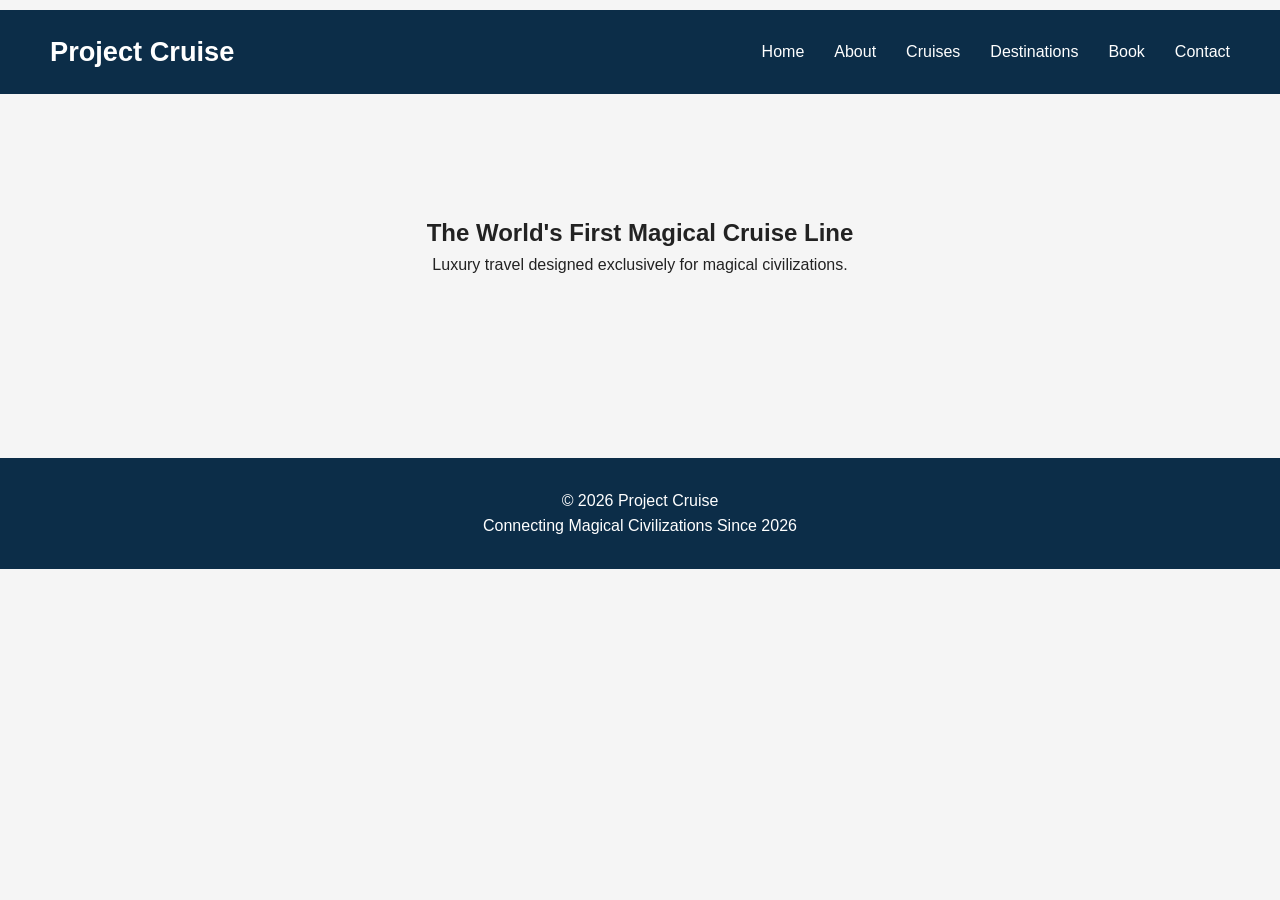
==== index.html @ ff116bac "Initial Project Cruise scaffold" ====
<!DOCTYPE html>
<html lang="en">
<head>
    <meta charset="UTF-8">
    <meta name="viewport" content="width=device-width, initial-scale=1.0">
    <title>Project Cruise</title>

    <link rel="stylesheet" href="css/styles.css">
    <script src="js/components.js" defer></script>
    <script src="js/main.js" defer></script>
</head>
<body>

<div id="nav-placeholder"></div>

<main id="content">

    <section class="hero">

        <h2>The World's First Magical Cruise Line</h2>

        <p>
            Luxury travel designed exclusively for magical civilizations.
        </p>

    </section>

</main>

<div id="footer-placeholder"></div>

</body>
</html>
---- css/styles.css ----
/* ===========
   Global Styles
=========== */

*{
    margin:0;
    padding:0;
    box-sizing:border-box;
}

body{

    font-family:Arial, Helvetica, sans-serif;
    line-height:1.6;

    background:#f5f5f5;
    color:#222;

}

header{

    background:#003049;
    color:white;

    padding:20px;

}

nav{

    display:flex;
    gap:20px;
    margin-top:10px;

}

nav a{

    color:white;
    text-decoration:none;

}

nav a:hover{

    text-decoration:underline;

}

main{

    width:min(1100px,90%);
    margin:40px auto;

}

.hero{

    text-align:center;
    padding:80px 0;

}

footer{

    text-align:center;
    padding:25px;

}

/* ---------- NAVIGATION ---------- */

.navbar{

    display:flex;

    justify-content:space-between;

    align-items:center;

    background:#0c2d48;

    padding:20px 50px;

}

.logo a{

    color:white;

    text-decoration:none;

    font-size:1.7rem;

    font-weight:bold;

}

.nav-links{

    display:flex;

    list-style:none;

    gap:30px;

}

.nav-links a{

    color:white;

    text-decoration:none;

    transition:.25s;

}

.nav-links a:hover{

    color:#8fd3ff;

}

/* ---------- FOOTER ---------- */

footer{

    margin-top:100px;

    background:#0c2d48;

    color:white;

    text-align:center;

    padding:30px;

}
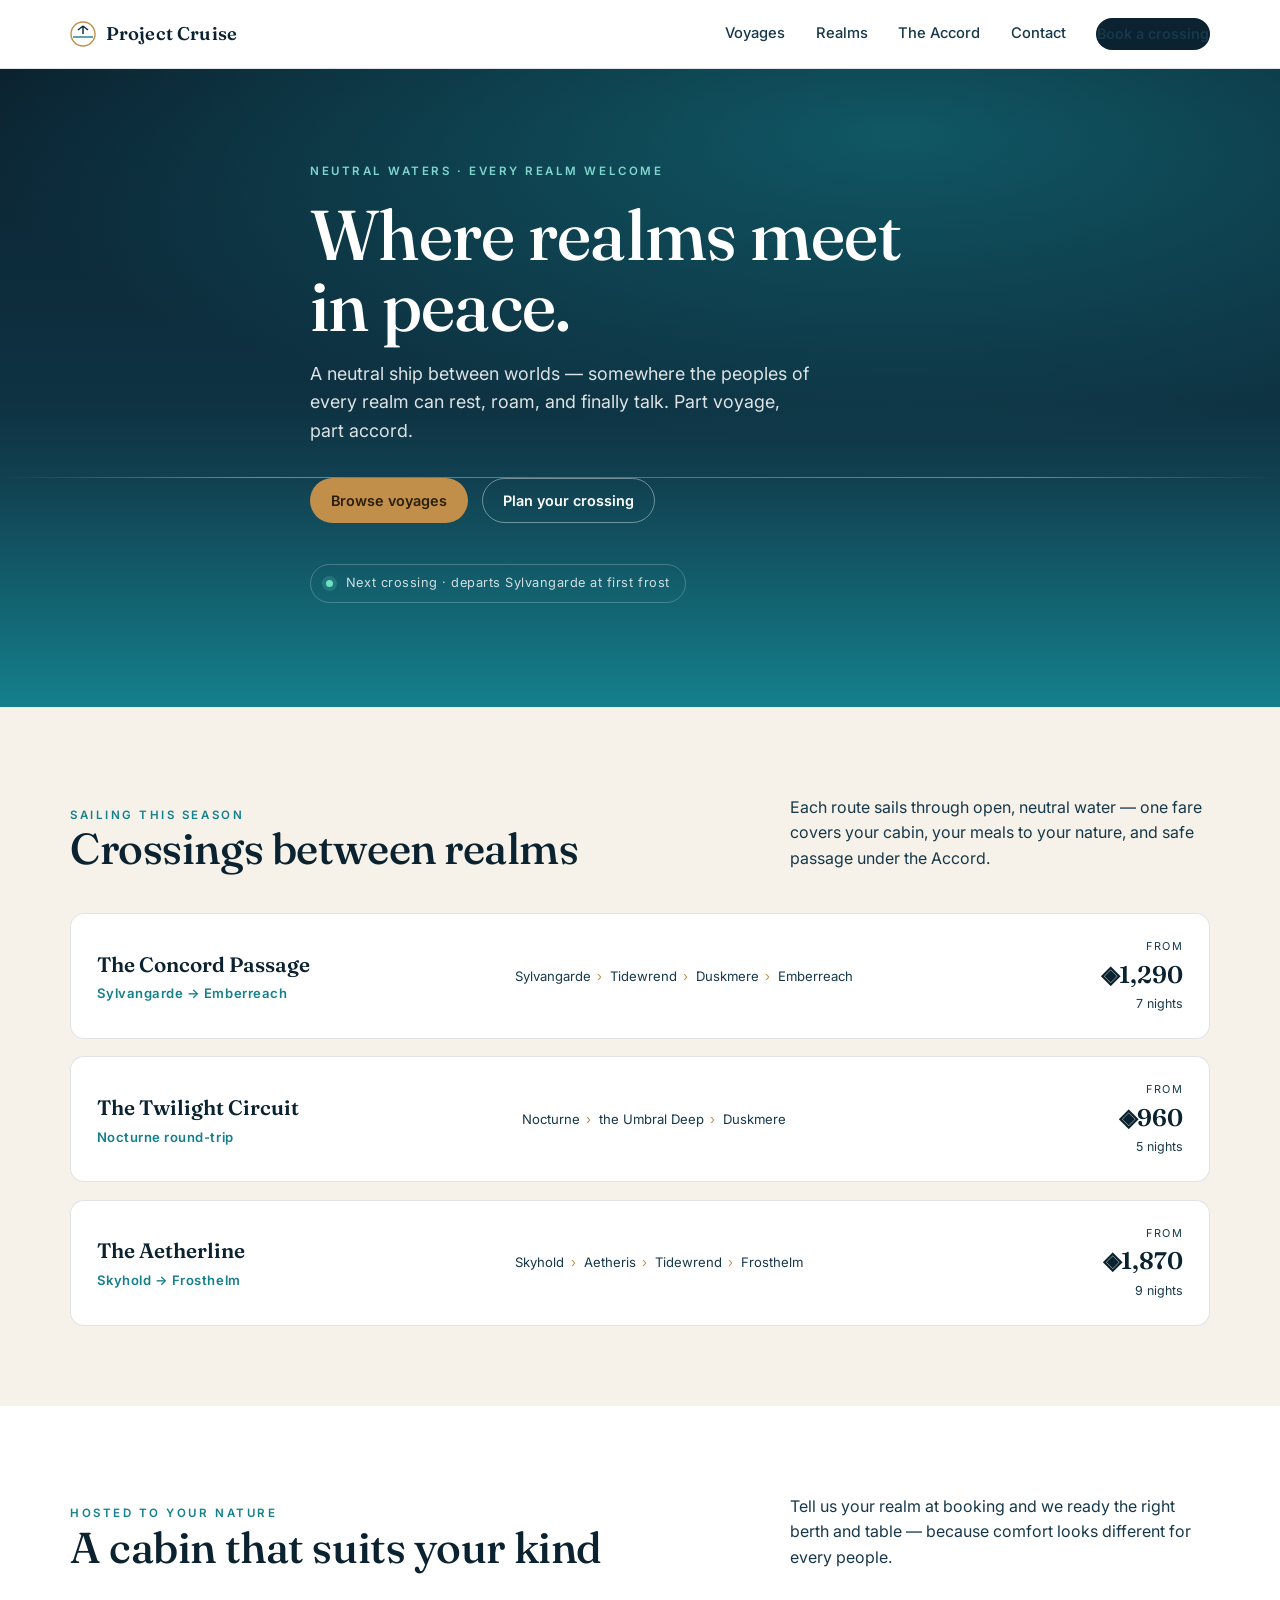
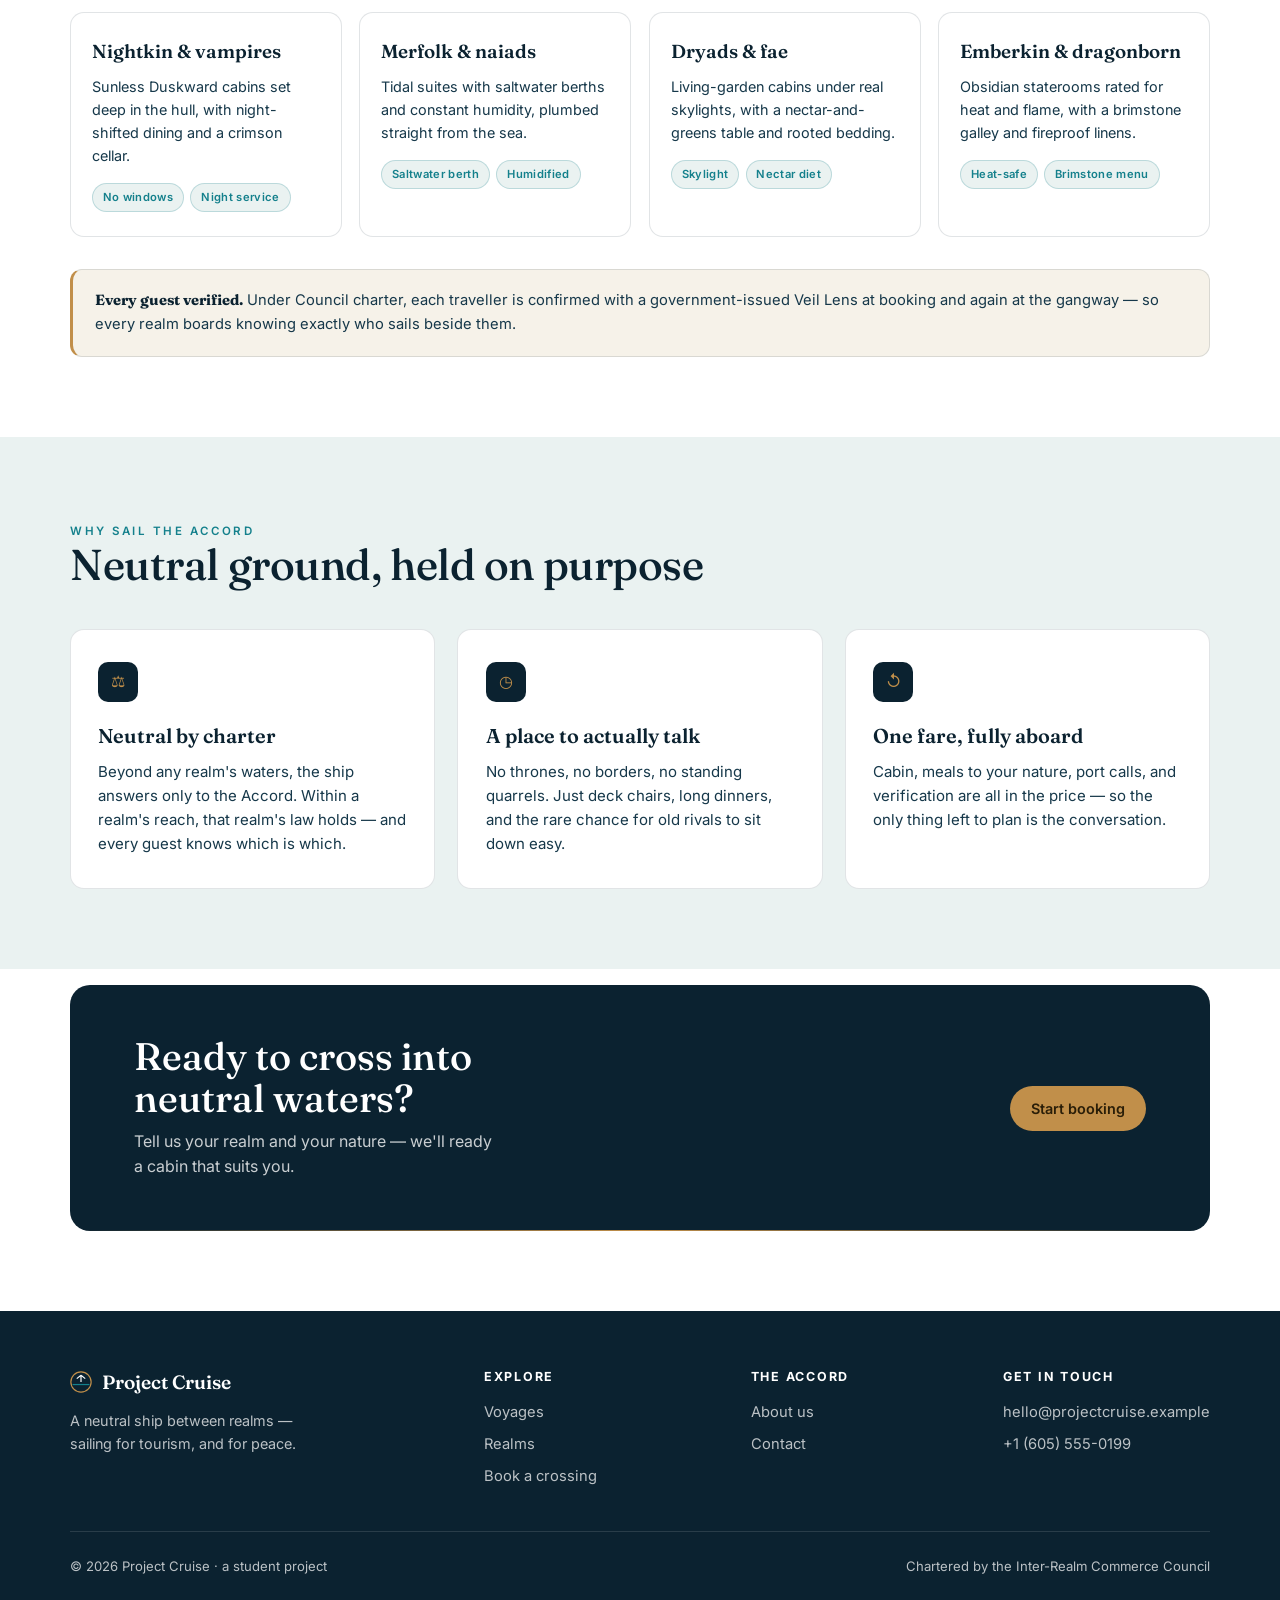
==== commit 94e7053c: "added index and contact pages with cruise styles" ====
--- a/index.html
+++ b/index.html
@@ -3,31 +3,217 @@
 <head>
     <meta charset="UTF-8">
     <meta name="viewport" content="width=device-width, initial-scale=1.0">
-    <title>Project Cruise</title>
-
-    <link rel="stylesheet" href="css/styles.css">
-    <script src="js/components.js" defer></script>
-    <script src="js/main.js" defer></script>
+    <title>Project Cruise — Neutral waters between the realms</title>
+    <link rel="preconnect" href="https://fonts.googleapis.com">
+    <link rel="preconnect" href="https://fonts.gstatic.com" crossorigin>
+    <link href="https://fonts.googleapis.com/css2?family=Fraunces:opsz,wght@9..144,400;9..144,500;9..144,600&family=Inter:wght@400;500;600&display=swap" rel="stylesheet">
+    <link rel="stylesheet" href="css/cruise.css">
 </head>
 <body>
 
-<div id="nav-placeholder"></div>
-
-<main id="content">
-
-    <section class="hero">
-
-        <h2>The World's First Magical Cruise Line</h2>
-
-        <p>
-            Luxury travel designed exclusively for magical civilizations.
-        </p>
-
-    </section>
-
-</main>
-
-<div id="footer-placeholder"></div>
-
+    <!-- NAV -->
+    <header class="nav">
+        <div class="wrap nav-inner">
+            <a class="brand" href="index.html">
+                <svg width="26" height="26" viewBox="0 0 26 26" fill="none" aria-hidden="true">
+                    <circle cx="13" cy="13" r="12" stroke="#C18F4A" stroke-width="1.4" />
+                    <path d="M3 16h20" stroke="#14808C" stroke-width="1.4" />
+                    <path d="M13 5v8M13 5l5 4M13 5l-5 4" stroke="#0B2230" stroke-width="1.4" stroke-linejoin="round" />
+                </svg>
+                Project Cruise
+            </a>
+            <button class="nav-toggle" aria-label="Menu" onclick="document.getElementById('navlinks').classList.toggle('open')">
+                <span></span><span></span><span></span>
+            </button>
+            <nav class="nav-links" id="navlinks">
+                <a href="cruises.html">Voyages</a>
+                <a href="destinations.html">Realms</a>
+                <a href="about.html">The Accord</a>
+                <a href="contact.html">Contact</a>
+                <a class="btn btn-primary" href="booking.html">Book a crossing</a>
+            </nav>
+        </div>
+    </header>
+
+    <!-- HERO -->
+    <section class="hero" style="padding:0">
+        <div class="wrap hero-inner">
+            <span class="eyebrow" style="color:#7fd6cf">Neutral waters · every realm welcome</span>
+            <h1>Where realms meet in peace.</h1>
+            <p class="lead">A neutral ship between worlds — somewhere the peoples of every realm can rest, roam, and finally talk. Part voyage, part accord.</p>
+            <div class="hero-cta">
+                <a class="btn btn-brass" href="cruises.html">Browse voyages</a>
+                <a class="btn btn-ghost" href="booking.html">Plan your crossing</a>
+            </div>
+            <div class="next-departure"><span class="dot"></span>Next crossing · departs Sylvangarde at first frost</div>
+        </div>
+    </section>
+
+    <!-- VOYAGES -->
+    <section class="voyages">
+        <div class="wrap">
+            <div class="sec-head reveal">
+                <div>
+                    <span class="eyebrow">Sailing this season</span>
+                    <h2>Crossings between realms</h2>
+                </div>
+                <p>Each route sails through open, neutral water — one fare covers your cabin, your meals to your nature, and safe passage under the Accord.</p>
+            </div>
+            <div class="manifest">
+                <article class="voyage reveal">
+                    <div>
+                        <div class="name">The Concord Passage</div>
+                        <div class="route">Sylvangarde → Emberreach</div>
+                    </div>
+                    <div class="ports"><span>Sylvangarde</span><span>Tidewrend</span><span>Duskmere</span><span>Emberreach</span></div>
+                    <div class="price"><span class="from">From</span><span class="amt">◈1,290</span><span class="nights">7 nights</span></div>
+                </article>
+                <article class="voyage reveal">
+                    <div>
+                        <div class="name">The Twilight Circuit</div>
+                        <div class="route">Nocturne round-trip</div>
+                    </div>
+                    <div class="ports"><span>Nocturne</span><span>the Umbral Deep</span><span>Duskmere</span></div>
+                    <div class="price"><span class="from">From</span><span class="amt">◈960</span><span class="nights">5 nights</span></div>
+                </article>
+                <article class="voyage reveal">
+                    <div>
+                        <div class="name">The Aetherline</div>
+                        <div class="route">Skyhold → Frosthelm</div>
+                    </div>
+                    <div class="ports"><span>Skyhold</span><span>Aetheris</span><span>Tidewrend</span><span>Frosthelm</span></div>
+                    <div class="price"><span class="from">From</span><span class="amt">◈1,870</span><span class="nights">9 nights</span></div>
+                </article>
+            </div>
+        </div>
+    </section>
+
+    <!-- SPECIES ACCOMMODATIONS -->
+    <section class="species">
+        <div class="wrap">
+            <div class="sec-head reveal">
+                <div>
+                    <span class="eyebrow">Hosted to your nature</span>
+                    <h2>A cabin that suits your kind</h2>
+                </div>
+                <p>Tell us your realm at booking and we ready the right berth and table — because comfort looks different for every people.</p>
+            </div>
+            <div class="species-grid">
+                <div class="species-card reveal">
+                    <div class="sp">Nightkin &amp; vampires</div>
+                    <p>Sunless Duskward cabins set deep in the hull, with night-shifted dining and a crimson cellar.</p>
+                    <div class="chips"><span class="chip">No windows</span><span class="chip">Night service</span></div>
+                </div>
+                <div class="species-card reveal">
+                    <div class="sp">Merfolk &amp; naiads</div>
+                    <p>Tidal suites with saltwater berths and constant humidity, plumbed straight from the sea.</p>
+                    <div class="chips"><span class="chip">Saltwater berth</span><span class="chip">Humidified</span></div>
+                </div>
+                <div class="species-card reveal">
+                    <div class="sp">Dryads &amp; fae</div>
+                    <p>Living-garden cabins under real skylights, with a nectar-and-greens table and rooted bedding.</p>
+                    <div class="chips"><span class="chip">Skylight</span><span class="chip">Nectar diet</span></div>
+                </div>
+                <div class="species-card reveal">
+                    <div class="sp">Emberkin &amp; dragonborn</div>
+                    <p>Obsidian staterooms rated for heat and flame, with a brimstone galley and fireproof linens.</p>
+                    <div class="chips"><span class="chip">Heat-safe</span><span class="chip">Brimstone menu</span></div>
+                </div>
+            </div>
+
+            <div class="accord-note reveal">
+                <strong>Every guest verified.</strong> Under Council charter, each traveller is confirmed with a government-issued Veil Lens at booking and again at the gangway — so every realm boards knowing exactly who sails beside them.
+            </div>
+        </div>
+    </section>
+
+    <!-- WHY -->
+    <section class="why">
+        <div class="wrap">
+            <div class="sec-head reveal">
+                <div>
+                    <span class="eyebrow">Why sail the Accord</span>
+                    <h2>Neutral ground, held on purpose</h2>
+                </div>
+            </div>
+            <div class="why-grid">
+                <div class="why-card reveal">
+                    <div class="mark">⚖</div>
+                    <h3>Neutral by charter</h3>
+                    <p>Beyond any realm's waters, the ship answers only to the Accord. Within a realm's reach, that realm's law holds — and every guest knows which is which.</p>
+                </div>
+                <div class="why-card reveal">
+                    <div class="mark">◷</div>
+                    <h3>A place to actually talk</h3>
+                    <p>No thrones, no borders, no standing quarrels. Just deck chairs, long dinners, and the rare chance for old rivals to sit down easy.</p>
+                </div>
+                <div class="why-card reveal">
+                    <div class="mark">↺</div>
+                    <h3>One fare, fully aboard</h3>
+                    <p>Cabin, meals to your nature, port calls, and verification are all in the price — so the only thing left to plan is the conversation.</p>
+                </div>
+            </div>
+        </div>
+    </section>
+
+    <!-- CTA -->
+    <section style="padding:1rem 0 5rem">
+        <div class="wrap">
+            <div class="cta-band reveal">
+                <div>
+                    <h2>Ready to cross into neutral waters?</h2>
+                    <p>Tell us your realm and your nature — we'll ready a cabin that suits you.</p>
+                </div>
+                <a class="btn btn-brass" href="booking.html">Start booking</a>
+            </div>
+        </div>
+    </section>
+
+    <!-- FOOTER -->
+    <footer>
+        <div class="wrap">
+            <div class="foot-grid">
+                <div style="max-width:260px">
+                    <div class="foot-brand">
+                        <svg width="22" height="22" viewBox="0 0 26 26" fill="none" aria-hidden="true">
+                            <circle cx="13" cy="13" r="12" stroke="#C18F4A" stroke-width="1.4" />
+                            <path d="M3 16h20" stroke="#14808C" stroke-width="1.4" />
+                            <path d="M13 5v8M13 5l5 4M13 5l-5 4" stroke="#fff" stroke-width="1.4" stroke-linejoin="round" />
+                        </svg>
+                        Project Cruise
+                    </div>
+                    <p style="font-size:.9rem">A neutral ship between realms — sailing for tourism, and for peace.</p>
+                </div>
+                <div class="foot-col">
+                    <h4>Explore</h4>
+                    <a href="cruises.html">Voyages</a>
+                    <a href="destinations.html">Realms</a>
+                    <a href="booking.html">Book a crossing</a>
+                </div>
+                <div class="foot-col">
+                    <h4>The Accord</h4>
+                    <a href="about.html">About us</a>
+                    <a href="contact.html">Contact</a>
+                </div>
+                <div class="foot-col">
+                    <h4>Get in touch</h4>
+                    <a href="mailto:hello@projectcruise.example">hello@projectcruise.example</a>
+                    <a href="tel:+16055550199">+1 (605) 555-0199</a>
+                </div>
+            </div>
+            <div class="foot-bottom">
+                <span>© 2026 Project Cruise · a student project</span>
+                <span>Chartered by the Inter-Realm Commerce Council</span>
+            </div>
+        </div>
+    </footer>
+
+    <script>
+        const io = new IntersectionObserver((entries) => {
+            entries.forEach(e => { if (e.isIntersecting) { e.target.classList.add('in'); io.unobserve(e.target); } });
+        }, { threshold: .15 });
+        document.querySelectorAll('.reveal').forEach(el => io.observe(el));
+        document.querySelectorAll('#navlinks a').forEach(a => a.addEventListener('click', () => document.getElementById('navlinks').classList.remove('open')));
+    </script>
 </body>
 </html>
--- a/css/cruise.css
+++ b/css/cruise.css
@@ -0,0 +1,835 @@
+
+:root {
+    --ink: #0B2230;
+    --ink-soft: #16384a;
+    --sea: #14808C;
+    --brass: #C18F4A;
+    --foam: #EAF2F1;
+    --sand: #F6F2E9;
+    --white: #FFFFFF;
+    --line: rgba(11,34,48,.12);
+    --display: "Fraunces",Georgia,serif;
+    --body: "Inter",-apple-system,BlinkMacSystemFont,sans-serif;
+}
+
+* {
+    box-sizing: border-box;
+    margin: 0;
+    padding: 0
+}
+
+html {
+    scroll-behavior: smooth
+}
+
+body {
+    font-family: var(--body);
+    color: var(--ink);
+    background: var(--white);
+    line-height: 1.6;
+    -webkit-font-smoothing: antialiased;
+}
+
+a {
+    color: inherit;
+    text-decoration: none
+}
+
+.wrap {
+    width: min(1140px,92vw);
+    margin-inline: auto
+}
+
+.eyebrow {
+    font-size: .72rem;
+    letter-spacing: .22em;
+    text-transform: uppercase;
+    font-weight: 600;
+    color: var(--sea);
+}
+
+/* ---- Nav ---- */
+header.nav {
+    position: sticky;
+    top: 0;
+    z-index: 50;
+    background: rgba(255,255,255,.86);
+    backdrop-filter: blur(10px);
+    border-bottom: 1px solid var(--line);
+}
+
+.nav-inner {
+    display: flex;
+    align-items: center;
+    justify-content: space-between;
+    height: 68px
+}
+
+.brand {
+    display: flex;
+    align-items: center;
+    gap: .6rem;
+    font-family: var(--display);
+    font-weight: 600;
+    font-size: 1.15rem;
+    letter-spacing: .01em
+}
+
+    .brand svg {
+        flex: none
+    }
+
+.nav-links {
+    display: flex;
+    align-items: center;
+    gap: 1.9rem;
+    font-size: .92rem;
+    font-weight: 500
+}
+
+    .nav-links a {
+        position: relative;
+        padding: .2rem 0;
+        color: var(--ink-soft)
+    }
+
+        .nav-links a:hover {
+            color: var(--ink)
+        }
+
+        .nav-links a::after {
+            content: "";
+            position: absolute;
+            left: 0;
+            bottom: -2px;
+            width: 0;
+            height: 1.5px;
+            background: var(--brass);
+            transition: width .25s ease
+        }
+
+        .nav-links a:hover::after {
+            width: 100%
+        }
+
+.btn {
+    display: inline-flex;
+    align-items: center;
+    gap: .5rem;
+    font-weight: 600;
+    font-size: .9rem;
+    border-radius: 999px;
+    padding: .62rem 1.25rem;
+    cursor: pointer;
+    border: 1px solid transparent;
+    font-family: var(--body);
+    transition: transform .15s ease, box-shadow .2s ease, background .2s ease;
+}
+
+.btn-primary {
+    background: var(--ink);
+    color: var(--white)
+}
+
+    .btn-primary:hover {
+        transform: translateY(-1px);
+        box-shadow: 0 8px 22px -10px rgba(11,34,48,.6)
+    }
+
+.btn-ghost {
+    background: transparent;
+    border-color: rgba(255,255,255,.4);
+    color: var(--white)
+}
+
+    .btn-ghost:hover {
+        background: rgba(255,255,255,.12)
+    }
+
+.btn-brass {
+    background: var(--brass);
+    color: #2a1e08
+}
+
+    .btn-brass:hover {
+        transform: translateY(-1px);
+        box-shadow: 0 8px 22px -10px rgba(193,143,74,.7)
+    }
+
+.nav-toggle {
+    display: none;
+    background: none;
+    border: 0;
+    cursor: pointer;
+    padding: .3rem
+}
+
+    .nav-toggle span {
+        display: block;
+        width: 24px;
+        height: 2px;
+        background: var(--ink);
+        margin: 5px 0;
+        transition: .25s
+    }
+
+/* ---- Hero (homepage) ---- */
+.hero {
+    position: relative;
+    color: var(--white);
+    overflow: hidden;
+    background: radial-gradient(120% 80% at 70% 10%, rgba(20,128,140,.55), transparent 60%), linear-gradient(180deg, #0B2230 0%, #0E3242 52%, #114050 64%, #14808C 100%);
+}
+
+    .hero::after { /* horizon line — the signature */
+        content: "";
+        position: absolute;
+        left: 0;
+        right: 0;
+        top: 64%;
+        height: 1px;
+        background: linear-gradient(90deg,transparent,rgba(255,255,255,.55) 20%,rgba(193,143,74,.8) 50%,rgba(255,255,255,.55) 80%,transparent);
+        opacity: .7;
+    }
+
+.hero-inner {
+    position: relative;
+    padding: 5.5rem 0 6.5rem;
+    max-width: 660px
+}
+
+.hero h1 {
+    font-family: var(--display);
+    font-weight: 500;
+    font-size: clamp(2.6rem,6vw,4.4rem);
+    line-height: 1.02;
+    letter-spacing: -.01em;
+    margin: 1rem 0 1.1rem;
+}
+
+.hero p.lead {
+    font-size: 1.12rem;
+    color: rgba(255,255,255,.86);
+    max-width: 46ch;
+    margin-bottom: 2rem
+}
+
+.hero-cta {
+    display: flex;
+    gap: .9rem;
+    flex-wrap: wrap
+}
+
+.next-departure {
+    margin-top: 2.6rem;
+    display: inline-flex;
+    align-items: center;
+    gap: .8rem;
+    font-size: .8rem;
+    letter-spacing: .04em;
+    color: rgba(255,255,255,.8);
+    border: 1px solid rgba(255,255,255,.22);
+    border-radius: 999px;
+    padding: .5rem .95rem;
+}
+
+    .next-departure .dot {
+        width: 7px;
+        height: 7px;
+        border-radius: 50%;
+        background: #6fe0c0;
+        box-shadow: 0 0 0 4px rgba(111,224,192,.18)
+    }
+
+/* ---- Page hero (interior pages) ---- */
+.page-hero {
+    position: relative;
+    color: var(--white);
+    overflow: hidden;
+    background: radial-gradient(120% 90% at 80% 0%, rgba(20,128,140,.5), transparent 60%),linear-gradient(180deg,#0B2230,#114050);
+    padding: 4rem 0 4.6rem
+}
+
+    .page-hero::after {
+        content: "";
+        position: absolute;
+        left: 0;
+        right: 0;
+        top: 72%;
+        height: 1px;
+        background: linear-gradient(90deg,transparent,rgba(255,255,255,.5) 20%,rgba(193,143,74,.8) 50%,rgba(255,255,255,.5) 80%,transparent);
+        opacity: .7
+    }
+
+    .page-hero h1 {
+        font-family: var(--display);
+        font-weight: 500;
+        font-size: clamp(2.3rem,5vw,3.4rem);
+        line-height: 1.04;
+        margin: .8rem 0 .7rem
+    }
+
+    .page-hero p {
+        color: rgba(255,255,255,.84);
+        max-width: 48ch
+    }
+
+/* ---- Section scaffolding ---- */
+section {
+    padding: 5rem 0
+}
+
+.sec-head {
+    display: flex;
+    align-items: flex-end;
+    justify-content: space-between;
+    gap: 2rem;
+    margin-bottom: 2.6rem;
+    flex-wrap: wrap
+}
+
+    .sec-head h2 {
+        font-family: var(--display);
+        font-weight: 500;
+        font-size: clamp(1.9rem,3.6vw,2.7rem);
+        line-height: 1.05;
+        letter-spacing: -.01em
+    }
+
+    .sec-head p {
+        color: var(--ink-soft);
+        max-width: 42ch;
+        margin-top: .5rem
+    }
+
+/* ---- Voyages: departures manifest ---- */
+.voyages {
+    background: var(--sand)
+}
+
+.manifest {
+    display: grid;
+    gap: 1.1rem
+}
+
+.voyage {
+    background: var(--white);
+    border: 1px solid var(--line);
+    border-radius: 14px;
+    padding: 1.5rem 1.6rem;
+    display: grid;
+    grid-template-columns: 1.4fr 2fr auto;
+    gap: 1.5rem;
+    align-items: center;
+    transition: transform .25s ease, box-shadow .25s ease;
+}
+
+    .voyage:hover {
+        transform: translateY(-3px);
+        box-shadow: 0 18px 40px -24px rgba(11,34,48,.4)
+    }
+
+    .voyage .name {
+        font-family: var(--display);
+        font-size: 1.3rem;
+        font-weight: 600
+    }
+
+    .voyage .route {
+        font-size: .82rem;
+        color: var(--sea);
+        font-weight: 600;
+        letter-spacing: .04em;
+        margin-top: .15rem
+    }
+
+.ports {
+    display: flex;
+    flex-wrap: wrap;
+    gap: .4rem .5rem;
+    font-size: .82rem;
+    color: var(--ink-soft)
+}
+
+    .ports span {
+        position: relative;
+        padding-right: .7rem
+    }
+
+        .ports span:not(:last-child)::after {
+            content: "\203A";
+            position: absolute;
+            right: 0;
+            color: var(--brass)
+        }
+
+.voyage .price {
+    text-align: right;
+    white-space: nowrap
+}
+
+    .voyage .price .from {
+        display: block;
+        font-size: .68rem;
+        text-transform: uppercase;
+        letter-spacing: .14em;
+        color: var(--ink-soft)
+    }
+
+    .voyage .price .amt {
+        font-family: var(--display);
+        font-size: 1.5rem;
+        font-weight: 600
+    }
+
+    .voyage .price .nights {
+        display: block;
+        font-size: .78rem;
+        color: var(--ink-soft)
+    }
+
+/* ---- Why sail ---- */
+.why {
+    background: var(--foam)
+}
+
+.why-grid {
+    display: grid;
+    grid-template-columns: repeat(3,1fr);
+    gap: 1.4rem
+}
+
+.why-card {
+    background: var(--white);
+    border-radius: 14px;
+    padding: 2rem 1.7rem;
+    border: 1px solid var(--line)
+}
+
+    .why-card .mark {
+        width: 40px;
+        height: 40px;
+        display: grid;
+        place-items: center;
+        border-radius: 10px;
+        background: var(--ink);
+        color: var(--brass);
+        margin-bottom: 1.1rem
+    }
+
+    .why-card h3 {
+        font-family: var(--display);
+        font-size: 1.25rem;
+        font-weight: 600;
+        margin-bottom: .5rem
+    }
+
+    .why-card p {
+        font-size: .94rem;
+        color: var(--ink-soft)
+    }
+
+/* ---- CTA band ---- */
+.cta-band {
+    background: var(--ink);
+    color: var(--white);
+    border-radius: 20px;
+    padding: 3.2rem clamp(1.6rem,5vw,4rem);
+    display: flex;
+    align-items: center;
+    justify-content: space-between;
+    gap: 2rem;
+    flex-wrap: wrap;
+    position: relative;
+    overflow: hidden;
+}
+
+    .cta-band::before {
+        content: "";
+        position: absolute;
+        inset: 0;
+        top: auto;
+        height: 1px;
+        background: linear-gradient(90deg,transparent,var(--brass),transparent);
+        bottom: 0
+    }
+
+    .cta-band h2 {
+        font-family: var(--display);
+        font-weight: 500;
+        font-size: clamp(1.7rem,3.4vw,2.4rem);
+        max-width: 18ch;
+        line-height: 1.08
+    }
+
+    .cta-band p {
+        color: rgba(255,255,255,.78);
+        margin-top: .6rem;
+        max-width: 36ch
+    }
+
+/* ---- Contact ---- */
+.contact {
+    padding: 4.5rem 0 5rem
+}
+
+.contact-grid {
+    display: grid;
+    grid-template-columns: 1.3fr 1fr;
+    gap: 3rem;
+    align-items: start
+}
+
+form {
+    display: grid;
+    gap: 1.1rem
+}
+
+.field {
+    display: grid;
+    gap: .4rem
+}
+
+    .field label {
+        font-size: .82rem;
+        font-weight: 600;
+        letter-spacing: .02em
+    }
+
+    .field input, .field textarea {
+        font-family: var(--body);
+        font-size: .96rem;
+        color: var(--ink);
+        border: 1px solid var(--line);
+        border-radius: 10px;
+        padding: .8rem .9rem;
+        background: var(--white);
+        transition: border-color .2s ease,box-shadow .2s ease;
+        width: 100%;
+    }
+
+    .field textarea {
+        min-height: 140px;
+        resize: vertical
+    }
+
+        .field input:focus, .field textarea:focus {
+            outline: none;
+            border-color: var(--sea);
+            box-shadow: 0 0 0 3px rgba(20,128,140,.14)
+        }
+
+.row2 {
+    display: grid;
+    grid-template-columns: 1fr 1fr;
+    gap: 1.1rem
+}
+
+.form-note {
+    font-size: .82rem;
+    color: var(--ink-soft)
+}
+
+.success {
+    display: none;
+    background: var(--foam);
+    border: 1px solid var(--sea);
+    border-radius: 12px;
+    padding: 1.1rem 1.2rem;
+    color: var(--ink);
+    font-size: .95rem;
+}
+
+    .success.show {
+        display: block
+    }
+
+    .success strong {
+        font-family: var(--display)
+    }
+
+.details {
+    background: var(--sand);
+    border: 1px solid var(--line);
+    border-radius: 16px;
+    padding: 2rem 1.8rem
+}
+
+    .details h2 {
+        font-family: var(--display);
+        font-weight: 600;
+        font-size: 1.4rem;
+        margin-bottom: 1.3rem
+    }
+
+.detail {
+    display: flex;
+    gap: .9rem;
+    margin-bottom: 1.3rem
+}
+
+    .detail .ic {
+        flex: none;
+        width: 38px;
+        height: 38px;
+        border-radius: 10px;
+        background: var(--ink);
+        color: var(--brass);
+        display: grid;
+        place-items: center;
+        font-size: 1.05rem
+    }
+
+    .detail .lab {
+        font-size: .72rem;
+        text-transform: uppercase;
+        letter-spacing: .12em;
+        color: var(--ink-soft);
+        margin-bottom: .15rem
+    }
+
+    .detail .val {
+        font-size: .98rem;
+        font-weight: 500
+    }
+
+        .detail .val a:hover {
+            color: var(--sea)
+        }
+
+.hours {
+    border-top: 1px solid var(--line);
+    margin-top: .4rem;
+    padding-top: 1.2rem;
+    font-size: .9rem;
+    color: var(--ink-soft)
+}
+
+    .hours div {
+        display: flex;
+        justify-content: space-between;
+        margin-bottom: .35rem
+    }
+
+/* ---- Footer ---- */
+footer {
+    background: var(--ink);
+    color: rgba(255,255,255,.72);
+    padding: 3.5rem 0 2rem
+}
+
+.foot-grid {
+    display: flex;
+    justify-content: space-between;
+    gap: 2rem;
+    flex-wrap: wrap;
+    padding-bottom: 2.2rem;
+    border-bottom: 1px solid rgba(255,255,255,.12)
+}
+
+.foot-brand {
+    font-family: var(--display);
+    color: var(--white);
+    font-size: 1.2rem;
+    font-weight: 600;
+    display: flex;
+    align-items: center;
+    gap: .6rem;
+    margin-bottom: .7rem
+}
+
+.foot-col h4 {
+    color: var(--white);
+    font-size: .78rem;
+    letter-spacing: .14em;
+    text-transform: uppercase;
+    margin-bottom: .9rem
+}
+
+.foot-col a {
+    display: block;
+    font-size: .92rem;
+    margin-bottom: .5rem;
+    color: rgba(255,255,255,.72)
+}
+
+    .foot-col a:hover {
+        color: var(--brass)
+    }
+
+.foot-bottom {
+    padding-top: 1.5rem;
+    font-size: .82rem;
+    display: flex;
+    justify-content: space-between;
+    flex-wrap: wrap;
+    gap: .5rem
+}
+
+/* ---- Reveal animation ---- */
+.reveal {
+    opacity: 0;
+    transform: translateY(22px);
+    transition: opacity .7s ease,transform .7s ease
+}
+
+    .reveal.in {
+        opacity: 1;
+        transform: none
+    }
+
+/* ---- Responsive ---- */
+@media(max-width:860px) {
+    .nav-links {
+        position: fixed;
+        inset: 68px 0 auto 0;
+        flex-direction: column;
+        gap: 0;
+        background: var(--white);
+        border-bottom: 1px solid var(--line);
+        padding: .5rem 0;
+        transform: translateY(-130%);
+        transition: transform .3s ease;
+    }
+
+        .nav-links.open {
+            transform: none
+        }
+
+        .nav-links a {
+            padding: .9rem 6vw;
+            width: 100%
+        }
+
+        .nav-links .btn {
+            margin: .6rem 6vw;
+            justify-content: center
+        }
+
+    .nav-toggle {
+        display: block
+    }
+
+    .voyage {
+        grid-template-columns: 1fr;
+        gap: .9rem
+    }
+
+        .voyage .price {
+            text-align: left
+        }
+
+    .why-grid {
+        grid-template-columns: 1fr
+    }
+
+    .contact-grid {
+        grid-template-columns: 1fr;
+        gap: 2rem
+    }
+
+    .row2 {
+        grid-template-columns: 1fr
+    }
+}
+
+@media(prefers-reduced-motion:reduce) {
+    * {
+        animation: none !important;
+        transition: none !important;
+        scroll-behavior: auto !important
+    }
+
+    .reveal {
+        opacity: 1;
+        transform: none
+    }
+}
+
+:focus-visible {
+    outline: 2px solid var(--brass);
+    outline-offset: 3px;
+    border-radius: 4px
+}
+
+/* ---- Species accommodations (magical theme) ---- */
+.species {
+    background: var(--white)
+}
+
+.species-grid {
+    display: grid;
+    grid-template-columns: repeat(4,1fr);
+    gap: 1.1rem
+}
+
+.species-card {
+    border: 1px solid var(--line);
+    border-radius: 14px;
+    padding: 1.5rem 1.3rem;
+    background: var(--white);
+    transition: transform .25s ease,box-shadow .25s ease
+}
+
+    .species-card:hover {
+        transform: translateY(-3px);
+        box-shadow: 0 18px 40px -24px rgba(11,34,48,.4)
+    }
+
+    .species-card .sp {
+        font-family: var(--display);
+        font-size: 1.18rem;
+        font-weight: 600;
+        margin-bottom: .5rem
+    }
+
+    .species-card p {
+        font-size: .9rem;
+        color: var(--ink-soft);
+        margin-bottom: 1rem
+    }
+
+.chips {
+    display: flex;
+    flex-wrap: wrap;
+    gap: .4rem
+}
+
+.chip {
+    font-size: .7rem;
+    letter-spacing: .03em;
+    background: var(--foam);
+    color: var(--sea);
+    border: 1px solid rgba(20,128,140,.22);
+    border-radius: 999px;
+    padding: .28rem .62rem;
+    font-weight: 600
+}
+
+.accord-note {
+    background: var(--sand);
+    border: 1px solid var(--line);
+    border-left: 3px solid var(--brass);
+    border-radius: 12px;
+    padding: 1.2rem 1.4rem;
+    font-size: .92rem;
+    color: var(--ink-soft);
+    margin-top: 2rem
+}
+
+    .accord-note strong {
+        color: var(--ink);
+        font-family: var(--display)
+    }
+
+@media(max-width:860px) {
+    .species-grid {
+        grid-template-columns: 1fr 1fr
+    }
+}
+
+@media(max-width:520px) {
+    .species-grid {
+        grid-template-columns: 1fr
+    }
+}
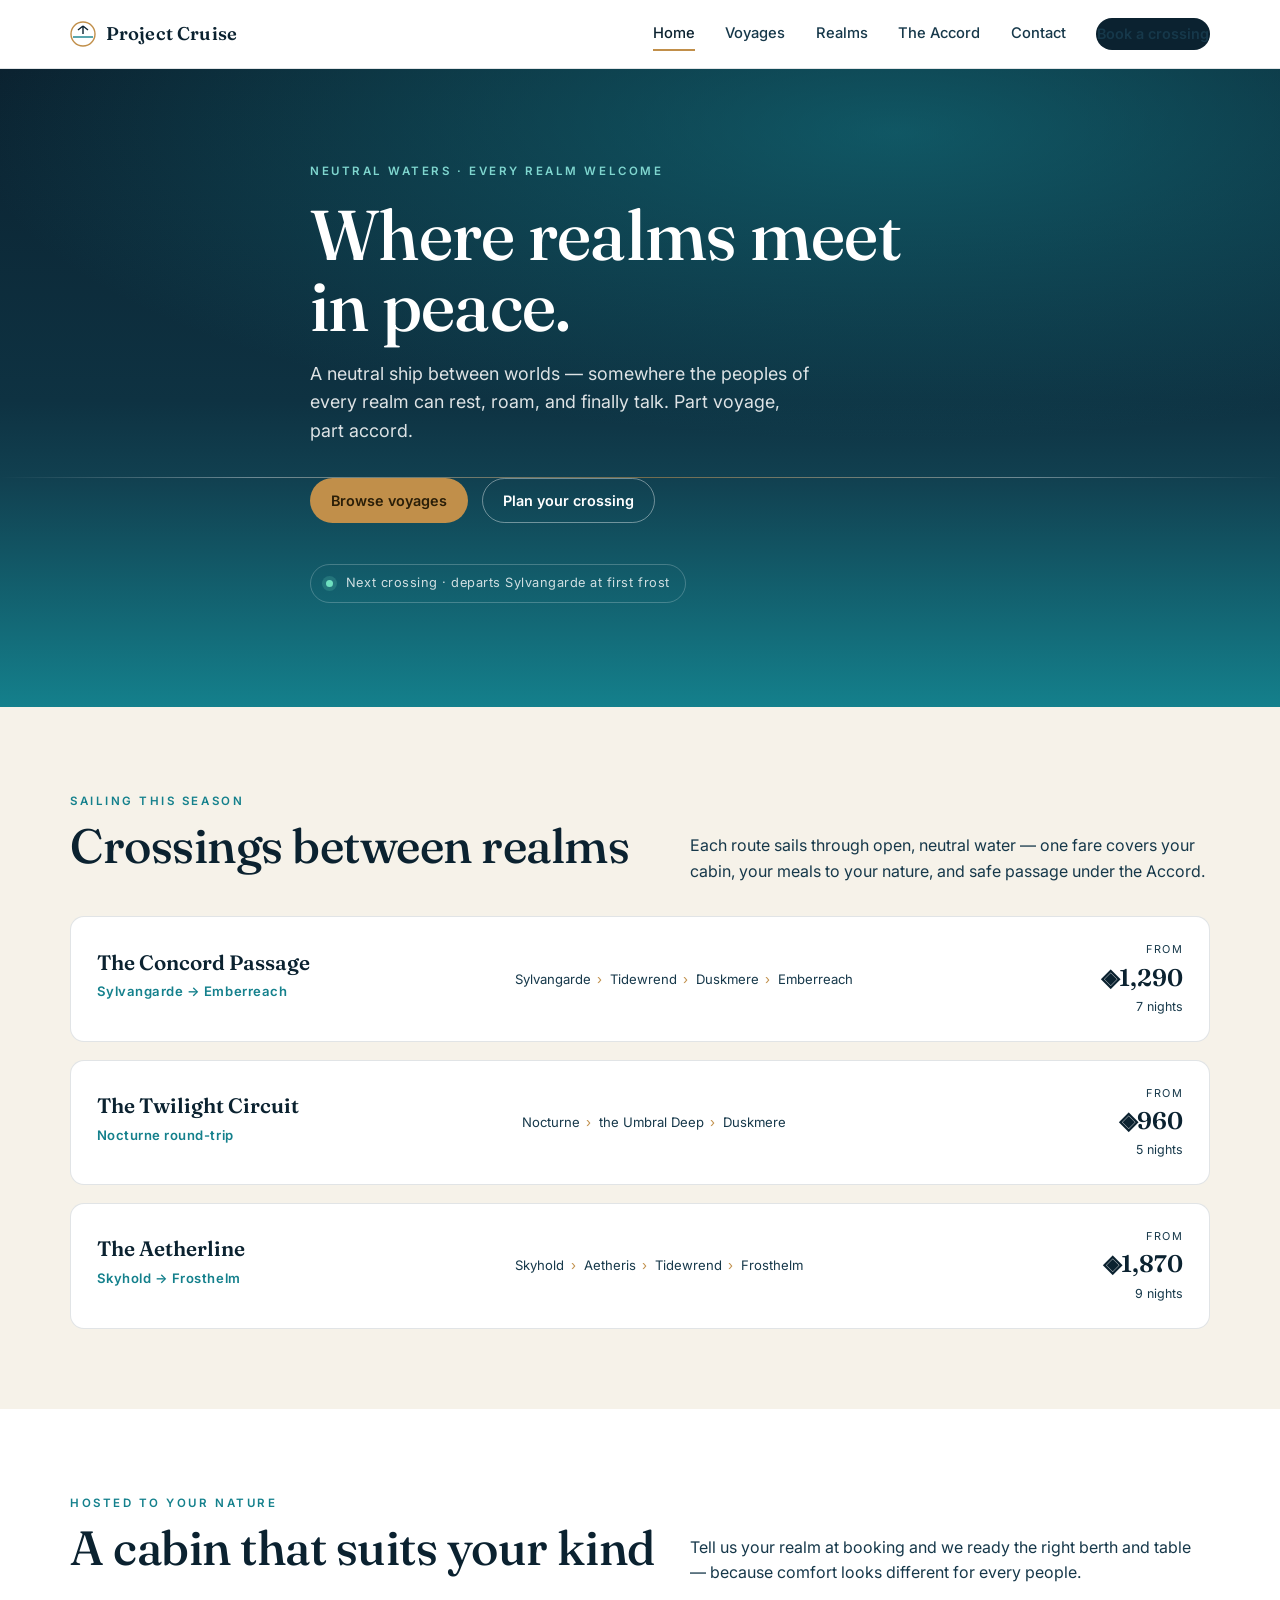
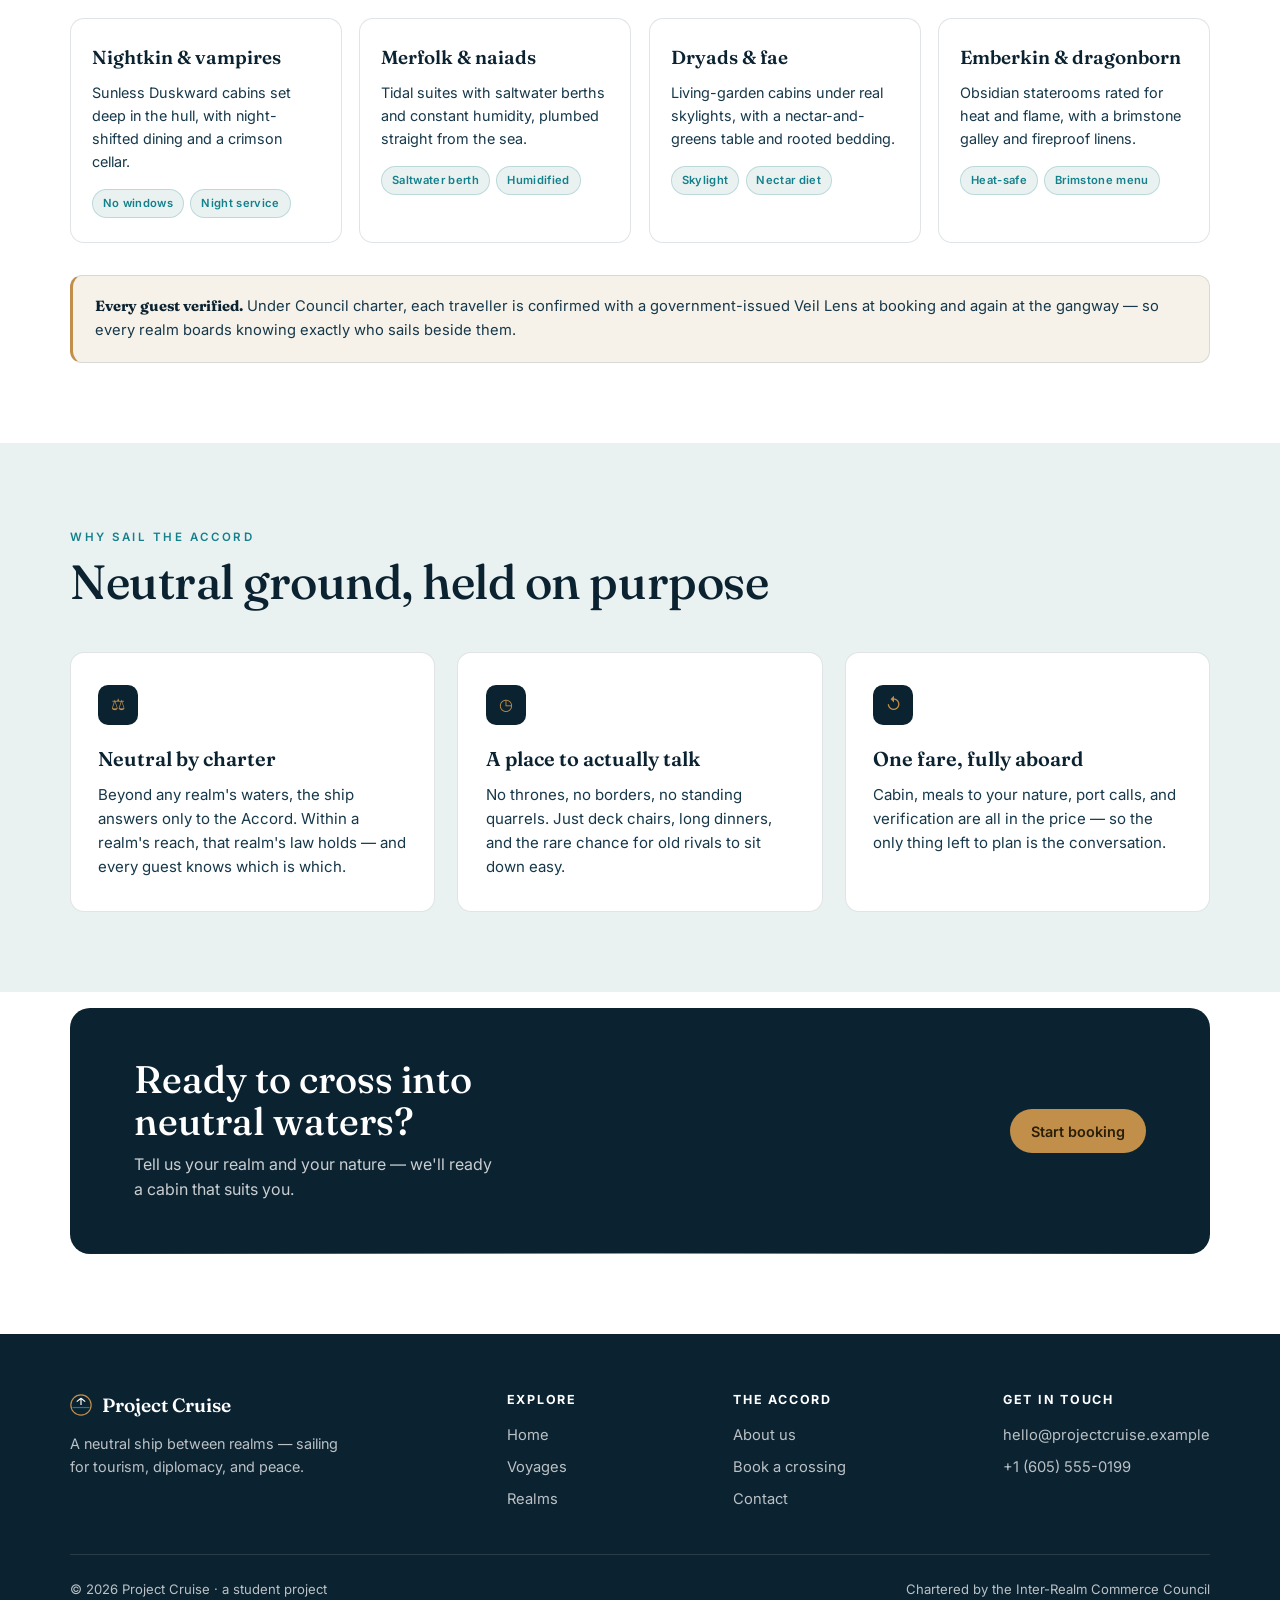
==== commit 3e5ce6d0: "Update Project Cruise pages and shared components" ====
--- a/index.html
+++ b/index.html
@@ -4,52 +4,35 @@
     <meta charset="UTF-8">
     <meta name="viewport" content="width=device-width, initial-scale=1.0">
     <title>Project Cruise — Neutral waters between the realms</title>
+
     <link rel="preconnect" href="https://fonts.googleapis.com">
     <link rel="preconnect" href="https://fonts.gstatic.com" crossorigin>
     <link href="https://fonts.googleapis.com/css2?family=Fraunces:opsz,wght@9..144,400;9..144,500;9..144,600&family=Inter:wght@400;500;600&display=swap" rel="stylesheet">
+
     <link rel="stylesheet" href="css/cruise.css">
+    <script src="js/components.js" defer></script>
 </head>
 <body>
 
-    <!-- NAV -->
-    <header class="nav">
-        <div class="wrap nav-inner">
-            <a class="brand" href="index.html">
-                <svg width="26" height="26" viewBox="0 0 26 26" fill="none" aria-hidden="true">
-                    <circle cx="13" cy="13" r="12" stroke="#C18F4A" stroke-width="1.4" />
-                    <path d="M3 16h20" stroke="#14808C" stroke-width="1.4" />
-                    <path d="M13 5v8M13 5l5 4M13 5l-5 4" stroke="#0B2230" stroke-width="1.4" stroke-linejoin="round" />
-                </svg>
-                Project Cruise
-            </a>
-            <button class="nav-toggle" aria-label="Menu" onclick="document.getElementById('navlinks').classList.toggle('open')">
-                <span></span><span></span><span></span>
-            </button>
-            <nav class="nav-links" id="navlinks">
-                <a href="cruises.html">Voyages</a>
-                <a href="destinations.html">Realms</a>
-                <a href="about.html">The Accord</a>
-                <a href="contact.html">Contact</a>
-                <a class="btn btn-primary" href="booking.html">Book a crossing</a>
-            </nav>
-        </div>
-    </header>
-
-    <!-- HERO -->
+    <div id="nav-placeholder"></div>
+
     <section class="hero" style="padding:0">
         <div class="wrap hero-inner">
             <span class="eyebrow" style="color:#7fd6cf">Neutral waters · every realm welcome</span>
             <h1>Where realms meet in peace.</h1>
             <p class="lead">A neutral ship between worlds — somewhere the peoples of every realm can rest, roam, and finally talk. Part voyage, part accord.</p>
+
             <div class="hero-cta">
                 <a class="btn btn-brass" href="cruises.html">Browse voyages</a>
                 <a class="btn btn-ghost" href="booking.html">Plan your crossing</a>
             </div>
-            <div class="next-departure"><span class="dot"></span>Next crossing · departs Sylvangarde at first frost</div>
-        </div>
-    </section>
-
-    <!-- VOYAGES -->
+
+            <div class="next-departure">
+                <span class="dot"></span>Next crossing · departs Sylvangarde at first frost
+            </div>
+        </div>
+    </section>
+
     <section class="voyages">
         <div class="wrap">
             <div class="sec-head reveal">
@@ -59,36 +42,70 @@
                 </div>
                 <p>Each route sails through open, neutral water — one fare covers your cabin, your meals to your nature, and safe passage under the Accord.</p>
             </div>
+
             <div class="manifest">
                 <article class="voyage reveal">
                     <div>
                         <div class="name">The Concord Passage</div>
                         <div class="route">Sylvangarde → Emberreach</div>
                     </div>
-                    <div class="ports"><span>Sylvangarde</span><span>Tidewrend</span><span>Duskmere</span><span>Emberreach</span></div>
-                    <div class="price"><span class="from">From</span><span class="amt">◈1,290</span><span class="nights">7 nights</span></div>
+
+                    <div class="ports">
+                        <span>Sylvangarde</span>
+                        <span>Tidewrend</span>
+                        <span>Duskmere</span>
+                        <span>Emberreach</span>
+                    </div>
+
+                    <div class="price">
+                        <span class="from">From</span>
+                        <span class="amt">◈1,290</span>
+                        <span class="nights">7 nights</span>
+                    </div>
                 </article>
+
                 <article class="voyage reveal">
                     <div>
                         <div class="name">The Twilight Circuit</div>
                         <div class="route">Nocturne round-trip</div>
                     </div>
-                    <div class="ports"><span>Nocturne</span><span>the Umbral Deep</span><span>Duskmere</span></div>
-                    <div class="price"><span class="from">From</span><span class="amt">◈960</span><span class="nights">5 nights</span></div>
+
+                    <div class="ports">
+                        <span>Nocturne</span>
+                        <span>the Umbral Deep</span>
+                        <span>Duskmere</span>
+                    </div>
+
+                    <div class="price">
+                        <span class="from">From</span>
+                        <span class="amt">◈960</span>
+                        <span class="nights">5 nights</span>
+                    </div>
                 </article>
+
                 <article class="voyage reveal">
                     <div>
                         <div class="name">The Aetherline</div>
                         <div class="route">Skyhold → Frosthelm</div>
                     </div>
-                    <div class="ports"><span>Skyhold</span><span>Aetheris</span><span>Tidewrend</span><span>Frosthelm</span></div>
-                    <div class="price"><span class="from">From</span><span class="amt">◈1,870</span><span class="nights">9 nights</span></div>
+
+                    <div class="ports">
+                        <span>Skyhold</span>
+                        <span>Aetheris</span>
+                        <span>Tidewrend</span>
+                        <span>Frosthelm</span>
+                    </div>
+
+                    <div class="price">
+                        <span class="from">From</span>
+                        <span class="amt">◈1,870</span>
+                        <span class="nights">9 nights</span>
+                    </div>
                 </article>
             </div>
         </div>
     </section>
 
-    <!-- SPECIES ACCOMMODATIONS -->
     <section class="species">
         <div class="wrap">
             <div class="sec-head reveal">
@@ -96,28 +113,45 @@
                     <span class="eyebrow">Hosted to your nature</span>
                     <h2>A cabin that suits your kind</h2>
                 </div>
+
                 <p>Tell us your realm at booking and we ready the right berth and table — because comfort looks different for every people.</p>
             </div>
+
             <div class="species-grid">
                 <div class="species-card reveal">
                     <div class="sp">Nightkin &amp; vampires</div>
                     <p>Sunless Duskward cabins set deep in the hull, with night-shifted dining and a crimson cellar.</p>
-                    <div class="chips"><span class="chip">No windows</span><span class="chip">Night service</span></div>
-                </div>
+                    <div class="chips">
+                        <span class="chip">No windows</span>
+                        <span class="chip">Night service</span>
+                    </div>
+                </div>
+
                 <div class="species-card reveal">
                     <div class="sp">Merfolk &amp; naiads</div>
                     <p>Tidal suites with saltwater berths and constant humidity, plumbed straight from the sea.</p>
-                    <div class="chips"><span class="chip">Saltwater berth</span><span class="chip">Humidified</span></div>
-                </div>
+                    <div class="chips">
+                        <span class="chip">Saltwater berth</span>
+                        <span class="chip">Humidified</span>
+                    </div>
+                </div>
+
                 <div class="species-card reveal">
                     <div class="sp">Dryads &amp; fae</div>
                     <p>Living-garden cabins under real skylights, with a nectar-and-greens table and rooted bedding.</p>
-                    <div class="chips"><span class="chip">Skylight</span><span class="chip">Nectar diet</span></div>
-                </div>
+                    <div class="chips">
+                        <span class="chip">Skylight</span>
+                        <span class="chip">Nectar diet</span>
+                    </div>
+                </div>
+
                 <div class="species-card reveal">
                     <div class="sp">Emberkin &amp; dragonborn</div>
                     <p>Obsidian staterooms rated for heat and flame, with a brimstone galley and fireproof linens.</p>
-                    <div class="chips"><span class="chip">Heat-safe</span><span class="chip">Brimstone menu</span></div>
+                    <div class="chips">
+                        <span class="chip">Heat-safe</span>
+                        <span class="chip">Brimstone menu</span>
+                    </div>
                 </div>
             </div>
 
@@ -127,7 +161,6 @@
         </div>
     </section>
 
-    <!-- WHY -->
     <section class="why">
         <div class="wrap">
             <div class="sec-head reveal">
@@ -136,17 +169,20 @@
                     <h2>Neutral ground, held on purpose</h2>
                 </div>
             </div>
+
             <div class="why-grid">
                 <div class="why-card reveal">
                     <div class="mark">⚖</div>
                     <h3>Neutral by charter</h3>
                     <p>Beyond any realm's waters, the ship answers only to the Accord. Within a realm's reach, that realm's law holds — and every guest knows which is which.</p>
                 </div>
+
                 <div class="why-card reveal">
                     <div class="mark">◷</div>
                     <h3>A place to actually talk</h3>
                     <p>No thrones, no borders, no standing quarrels. Just deck chairs, long dinners, and the rare chance for old rivals to sit down easy.</p>
                 </div>
+
                 <div class="why-card reveal">
                     <div class="mark">↺</div>
                     <h3>One fare, fully aboard</h3>
@@ -156,7 +192,6 @@
         </div>
     </section>
 
-    <!-- CTA -->
     <section style="padding:1rem 0 5rem">
         <div class="wrap">
             <div class="cta-band reveal">
@@ -164,56 +199,26 @@
                     <h2>Ready to cross into neutral waters?</h2>
                     <p>Tell us your realm and your nature — we'll ready a cabin that suits you.</p>
                 </div>
+
                 <a class="btn btn-brass" href="booking.html">Start booking</a>
             </div>
         </div>
     </section>
 
-    <!-- FOOTER -->
-    <footer>
-        <div class="wrap">
-            <div class="foot-grid">
-                <div style="max-width:260px">
-                    <div class="foot-brand">
-                        <svg width="22" height="22" viewBox="0 0 26 26" fill="none" aria-hidden="true">
-                            <circle cx="13" cy="13" r="12" stroke="#C18F4A" stroke-width="1.4" />
-                            <path d="M3 16h20" stroke="#14808C" stroke-width="1.4" />
-                            <path d="M13 5v8M13 5l5 4M13 5l-5 4" stroke="#fff" stroke-width="1.4" stroke-linejoin="round" />
-                        </svg>
-                        Project Cruise
-                    </div>
-                    <p style="font-size:.9rem">A neutral ship between realms — sailing for tourism, and for peace.</p>
-                </div>
-                <div class="foot-col">
-                    <h4>Explore</h4>
-                    <a href="cruises.html">Voyages</a>
-                    <a href="destinations.html">Realms</a>
-                    <a href="booking.html">Book a crossing</a>
-                </div>
-                <div class="foot-col">
-                    <h4>The Accord</h4>
-                    <a href="about.html">About us</a>
-                    <a href="contact.html">Contact</a>
-                </div>
-                <div class="foot-col">
-                    <h4>Get in touch</h4>
-                    <a href="mailto:hello@projectcruise.example">hello@projectcruise.example</a>
-                    <a href="tel:+16055550199">+1 (605) 555-0199</a>
-                </div>
-            </div>
-            <div class="foot-bottom">
-                <span>© 2026 Project Cruise · a student project</span>
-                <span>Chartered by the Inter-Realm Commerce Council</span>
-            </div>
-        </div>
-    </footer>
+    <div id="footer-placeholder"></div>
 
     <script>
         const io = new IntersectionObserver((entries) => {
-            entries.forEach(e => { if (e.isIntersecting) { e.target.classList.add('in'); io.unobserve(e.target); } });
+            entries.forEach(entry => {
+                if (entry.isIntersecting) {
+                    entry.target.classList.add('in');
+                    io.unobserve(entry.target);
+                }
+            });
         }, { threshold: .15 });
-        document.querySelectorAll('.reveal').forEach(el => io.observe(el));
-        document.querySelectorAll('#navlinks a').forEach(a => a.addEventListener('click', () => document.getElementById('navlinks').classList.remove('open')));
+
+        document.querySelectorAll('.reveal').forEach(element => io.observe(element));
     </script>
+
 </body>
 </html>
--- a/css/cruise.css
+++ b/css/cruise.css
@@ -833,3 +833,420 @@
         grid-template-columns: 1fr
     }
 }
+
+/* ---- Destinations ---- */
+
+.destinations{
+    background:var(--sand);
+}
+
+
+.destination-card{
+
+    display:grid;
+    grid-template-columns:1fr 1fr;
+
+    gap:3rem;
+
+    align-items:center;
+
+    background:white;
+
+    border:1px solid var(--line);
+
+    border-radius:18px;
+
+    padding:2rem;
+
+    margin-bottom:2rem;
+
+}
+
+
+.destination-card img{
+
+    width:100%;
+
+    height:360px;
+
+    object-fit:cover;
+
+    border-radius:14px;
+
+}
+
+
+.destination-info h2{
+
+    font-family:var(--display);
+
+    font-size:2.3rem;
+
+    margin:.8rem 0;
+
+}
+
+
+.destination-info p{
+
+    color:var(--ink-soft);
+
+    margin-bottom:1rem;
+
+}
+
+
+
+.destination-card.reverse img{
+
+    order:2;
+
+}
+
+
+@media(max-width:860px){
+
+.destination-card,
+.destination-card.reverse{
+
+    grid-template-columns:1fr;
+
+}
+
+
+.destination-card.reverse img{
+
+    order:0;
+
+}
+
+
+.destination-card img{
+
+    height:260px;
+
+}
+
+}
+/* =========================================================
+   Shared page expansion — applies the cruise theme site-wide
+   ========================================================= */
+main { min-height: 70vh; }
+
+.page-hero {
+    color: var(--white);
+    background:
+        radial-gradient(100% 80% at 82% 10%, rgba(20,128,140,.48), transparent 55%),
+        linear-gradient(180deg, #0B2230 0%, #0E3242 55%, #123d4f 100%);
+    padding: 5.2rem 0 4.6rem;
+    position: relative;
+    overflow: hidden;
+}
+
+.page-hero::after {
+    content: "";
+    position: absolute;
+    left: 0;
+    right: 0;
+    bottom: 0;
+    height: 1px;
+    background: linear-gradient(90deg, transparent, rgba(193,143,74,.8), transparent);
+}
+
+.page-hero h1 {
+    font-family: var(--display);
+    font-weight: 500;
+    font-size: clamp(2.25rem, 5vw, 4rem);
+    line-height: 1.05;
+    max-width: 780px;
+    margin: .85rem 0 1rem;
+}
+
+.page-hero p {
+    max-width: 760px;
+    color: rgba(255,255,255,.84);
+    font-size: 1.05rem;
+}
+
+.page-hero .eyebrow,
+.hero .eyebrow { color: #7fd6cf; }
+
+.content-section { padding: 4.7rem 0; }
+.content-section.alt { background: var(--sand); }
+.section-action { margin-top: 2rem; text-align: center; }
+
+.sec-head {
+    display: flex;
+    align-items: end;
+    justify-content: space-between;
+    gap: 2rem;
+    margin-bottom: 2rem;
+}
+
+.sec-head h2,
+.content-section h2,
+.booking-summary h2,
+.details h2 {
+    font-family: var(--display);
+    font-weight: 500;
+    font-size: clamp(2rem, 4vw, 3rem);
+    line-height: 1.08;
+    margin: .5rem 0 .75rem;
+}
+
+.sec-head p { max-width: 520px; color: var(--ink-soft); }
+
+.card-grid {
+    display: grid;
+    grid-template-columns: repeat(2, minmax(0, 1fr));
+    gap: 1.1rem;
+}
+.card-grid.three { grid-template-columns: repeat(3, minmax(0, 1fr)); }
+.card-grid.four { grid-template-columns: repeat(4, minmax(0, 1fr)); }
+
+.info-card,
+.callout-card,
+.fare-card,
+.booking-summary,
+.details,
+.booking-form,
+.mini-ledger {
+    background: var(--white);
+    border: 1px solid var(--line);
+    border-radius: 22px;
+    box-shadow: 0 20px 50px -42px rgba(11,34,48,.55);
+}
+
+.info-card,
+.callout-card,
+.fare-card { padding: 1.5rem; }
+.info-card h3,
+.callout-card h3,
+.fare-card h3,
+.verification-card h3 {
+    font-family: var(--display);
+    font-size: 1.35rem;
+    margin-bottom: .55rem;
+}
+.info-card p,
+.callout-card p,
+.fare-card p { color: var(--ink-soft); }
+
+.split-grid,
+.booking-grid,
+.contact-grid {
+    display: grid;
+    grid-template-columns: minmax(0, 1.2fr) minmax(300px, .8fr);
+    gap: 2rem;
+    align-items: start;
+}
+.reverse-split { grid-template-columns: minmax(300px, .8fr) minmax(0, 1.2fr); }
+.reverse-split > :first-child { order: 2; }
+.reverse-split > :last-child { order: 1; }
+
+.mini-ledger { padding: 1.4rem; }
+.mini-ledger div,
+.summary-row,
+.hours div {
+    display: flex;
+    justify-content: space-between;
+    gap: 1rem;
+    padding: .85rem 0;
+    border-bottom: 1px solid var(--line);
+}
+.mini-ledger div:last-child,
+.summary-row:last-child,
+.hours div:last-child { border-bottom: 0; }
+.mini-ledger span,
+.summary-row span,
+.hours span:first-child { color: var(--ink-soft); }
+
+.voyage-list { display: grid; gap: 1.35rem; }
+.voyage-detail {
+    display: grid;
+    grid-template-columns: minmax(0, 1fr) 280px;
+    gap: 1.3rem;
+    padding: 1.4rem;
+    background: var(--white);
+    border: 1px solid var(--line);
+    border-radius: 26px;
+}
+.voyage-main h2 {
+    font-family: var(--display);
+    font-size: clamp(1.8rem, 3vw, 2.6rem);
+    line-height: 1.1;
+    margin: .35rem 0;
+}
+.route { color: var(--sea); font-weight: 600; margin-bottom: .65rem; }
+.fare-card .btn { margin-top: 1rem; width: 100%; justify-content: center; }
+
+.realm-grid {
+    display: grid;
+    grid-template-columns: repeat(3, minmax(0, 1fr));
+    gap: 1.15rem;
+}
+.realm-card {
+    min-height: 310px;
+    padding: 1.5rem;
+    border-radius: 26px;
+    color: var(--white);
+    display: flex;
+    flex-direction: column;
+    justify-content: end;
+    overflow: hidden;
+    position: relative;
+    isolation: isolate;
+    background: linear-gradient(160deg, #0B2230, #14808C);
+}
+.realm-card::before {
+    content: "";
+    position: absolute;
+    inset: 0;
+    z-index: -1;
+    opacity: .72;
+    background: radial-gradient(circle at 25% 12%, rgba(255,255,255,.25), transparent 28%), linear-gradient(160deg, rgba(11,34,48,.35), rgba(11,34,48,.88));
+}
+.realm-card h2 { font-family: var(--display); font-size: 2rem; margin: .4rem 0; }
+.realm-card p { color: rgba(255,255,255,.86); margin-bottom: .6rem; }
+.realm-card .eyebrow { color: #9ce7df; }
+.realm-card .chip { color: var(--white); border-color: rgba(255,255,255,.28); background: rgba(255,255,255,.1); }
+.realm-card.wide { grid-column: span 3; min-height: 230px; }
+.realm-card.sylvangarde { background: linear-gradient(160deg, #133d2c, #71a35d); }
+.realm-card.emberreach { background: linear-gradient(160deg, #4d1d16, #c46a32); }
+.realm-card.nocturne { background: linear-gradient(160deg, #120e27, #3d335f); }
+.realm-card.tidewrend { background: linear-gradient(160deg, #0b4d61, #14808C); }
+.realm-card.skyhold { background: linear-gradient(160deg, #31506f, #8fb8c8); }
+.realm-card.frosthelm { background: linear-gradient(160deg, #29465d, #b9dbe4); }
+.realm-card.duskmere { background: linear-gradient(160deg, #2c2445, #C18F4A); }
+
+.booking-form,
+.booking-summary,
+.details { padding: 1.6rem; }
+.form-step {
+    padding: 1.35rem 0;
+    border-bottom: 1px solid var(--line);
+}
+.form-step:first-child { padding-top: 0; }
+.form-step:last-of-type { border-bottom: 0; }
+.step-label {
+    color: var(--sea);
+    text-transform: uppercase;
+    letter-spacing: .14em;
+    font-size: .72rem;
+    font-weight: 700;
+}
+.field { display: grid; gap: .45rem; margin-bottom: 1rem; }
+.row2 { display: grid; grid-template-columns: repeat(2, minmax(0,1fr)); gap: 1rem; }
+label { font-weight: 600; color: var(--ink); }
+input,
+select,
+textarea {
+    width: 100%;
+    border: 1px solid var(--line);
+    border-radius: 14px;
+    padding: .82rem .9rem;
+    font: inherit;
+    color: var(--ink);
+    background: #fff;
+}
+textarea { min-height: 130px; resize: vertical; }
+input:focus,
+select:focus,
+textarea:focus {
+    outline: 3px solid rgba(20,128,140,.16);
+    border-color: var(--sea);
+}
+.check-field label { display: flex; gap: .7rem; align-items: flex-start; font-weight: 500; }
+.check-field input { width: auto; margin-top: .35rem; }
+.verified-step { background: linear-gradient(180deg, rgba(20,128,140,.08), transparent); margin-inline: -1.6rem; padding-inline: 1.6rem; }
+.booking-summary { position: sticky; top: 92px; }
+.summary-row.total { font-size: 1.25rem; color: var(--ink); }
+.verification-card {
+    margin-top: 1rem;
+    padding: 1rem;
+    border-radius: 18px;
+    background: var(--foam);
+    border: 1px solid rgba(20,128,140,.18);
+}
+.success {
+    display: none;
+    margin: 0 0 1rem;
+    padding: 1rem;
+    border-radius: 16px;
+    background: rgba(20,128,140,.12);
+    border: 1px solid rgba(20,128,140,.25);
+    color: var(--ink);
+}
+.success.show { display: block; }
+.form-note { display: inline-block; color: var(--ink-soft); font-size: .9rem; margin-top: .8rem; }
+
+.detail { display: flex; gap: .9rem; padding: 1rem 0; border-bottom: 1px solid var(--line); }
+.ic {
+    width: 2.2rem;
+    height: 2.2rem;
+    display: grid;
+    place-items: center;
+    border-radius: 999px;
+    background: var(--foam);
+    color: var(--sea);
+    flex: none;
+}
+.lab { font-size: .78rem; color: var(--ink-soft); text-transform: uppercase; letter-spacing: .08em; }
+.val { font-weight: 600; }
+
+.foot-intro p { font-size: .9rem; color: rgba(255,255,255,.72); max-width: 280px; }
+
+.reveal { opacity: 0; transform: translateY(14px); transition: opacity .55s ease, transform .55s ease; }
+.reveal.in { opacity: 1; transform: translateY(0); }
+
+@media (max-width: 920px) {
+    .nav-toggle { display: block; }
+    .nav-links {
+        position: absolute;
+        left: 4vw;
+        right: 4vw;
+        top: 74px;
+        display: none;
+        flex-direction: column;
+        align-items: stretch;
+        gap: .3rem;
+        padding: 1rem;
+        background: rgba(255,255,255,.96);
+        border: 1px solid var(--line);
+        border-radius: 18px;
+        box-shadow: 0 20px 50px -35px rgba(11,34,48,.7);
+    }
+    .nav-links.open { display: flex; }
+    .nav-links .btn { justify-content: center; }
+    .sec-head,
+    .split-grid,
+    .booking-grid,
+    .contact-grid,
+    .voyage-detail,
+    .reverse-split {
+        grid-template-columns: 1fr;
+    }
+    .reverse-split > :first-child,
+    .reverse-split > :last-child { order: initial; }
+    .card-grid.three,
+    .card-grid.four,
+    .card-grid,
+    .realm-grid { grid-template-columns: 1fr; }
+    .realm-card.wide { grid-column: auto; }
+    .booking-summary { position: static; }
+}
+
+@media (max-width: 620px) {
+    .row2 { grid-template-columns: 1fr; }
+    .content-section { padding: 3.3rem 0; }
+    .hero-inner { padding: 4rem 0 5rem; }
+    .manifest .voyage,
+    .voyage { grid-template-columns: 1fr; }
+}
+
+.nav-links a.active:not(.btn) {
+    color: var(--ink);
+}
+.nav-links a.active:not(.btn)::after {
+    width: 100%;
+}
